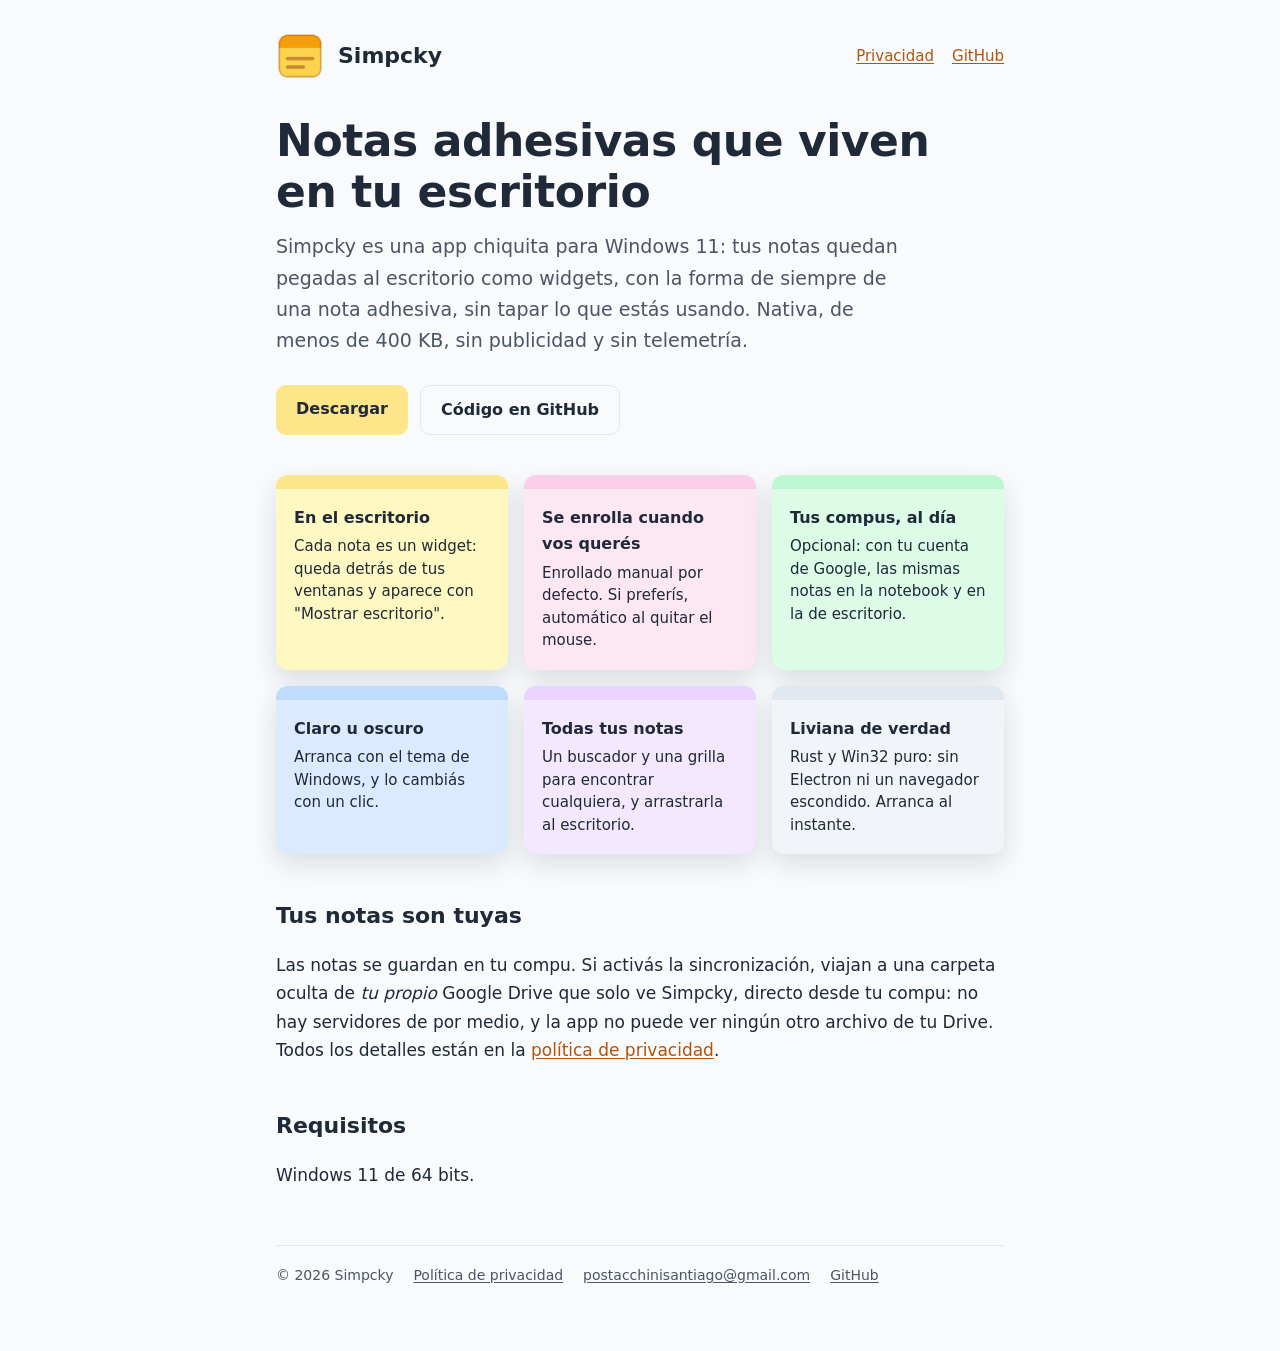
==== docs/index.html @ 76641bfc "Sincronización opcional con Google Drive y sitio para GitHub Pages - Notas con identidad global (uid" ====
<!doctype html>
<html lang="es">
<head>
<meta charset="utf-8">
<meta name="viewport" content="width=device-width, initial-scale=1">
<title>Simpcky — notas adhesivas para el escritorio de Windows</title>
<meta name="description" content="Notas adhesivas ultraligeras que viven en el escritorio de Windows 11, con sincronización opcional entre compus a través de tu Google Drive.">
<link rel="icon" type="image/png" href="assets/favicon.png">
<link rel="stylesheet" href="assets/estilo.css">
</head>
<body>
<div class="wrap">

  <header class="site">
    <img src="assets/icono.png" alt="" width="48" height="48">
    <a class="brand" href="./">Simpcky</a>
    <nav>
      <a href="privacidad.html">Privacidad</a>
      <a data-gh="" href="https://github.com/">GitHub</a>
    </nav>
  </header>

  <main>
    <h1>Notas adhesivas que viven en tu escritorio</h1>
    <p class="lead">
      Simpcky es una app chiquita para Windows 11: tus notas quedan pegadas
      al escritorio como widgets, con la forma de siempre de una nota
      adhesiva, sin tapar lo que estás usando. Nativa, de menos de 400&nbsp;KB,
      sin publicidad y sin telemetría.
    </p>

    <div class="actions">
      <a class="button" data-gh="/releases/latest" href="https://github.com/">Descargar</a>
      <a class="button secondary" data-gh="" href="https://github.com/">Código en GitHub</a>
    </div>

    <div class="grid">
      <div class="note"><div class="bar"></div><div class="body">
        <h3>En el escritorio</h3>
        <p>Cada nota es un widget: queda detrás de tus ventanas y aparece con "Mostrar escritorio".</p>
      </div></div>
      <div class="note pink"><div class="bar"></div><div class="body">
        <h3>Se enrolla cuando vos querés</h3>
        <p>Enrollado manual por defecto. Si preferís, automático al quitar el mouse.</p>
      </div></div>
      <div class="note green"><div class="bar"></div><div class="body">
        <h3>Tus compus, al día</h3>
        <p>Opcional: con tu cuenta de Google, las mismas notas en la notebook y en la de escritorio.</p>
      </div></div>
      <div class="note blue"><div class="bar"></div><div class="body">
        <h3>Claro u oscuro</h3>
        <p>Arranca con el tema de Windows, y lo cambiás con un clic.</p>
      </div></div>
      <div class="note violet"><div class="bar"></div><div class="body">
        <h3>Todas tus notas</h3>
        <p>Un buscador y una grilla para encontrar cualquiera, y arrastrarla al escritorio.</p>
      </div></div>
      <div class="note slate"><div class="bar"></div><div class="body">
        <h3>Liviana de verdad</h3>
        <p>Rust y Win32 puro: sin Electron ni un navegador escondido. Arranca al instante.</p>
      </div></div>
    </div>

    <h2>Tus notas son tuyas</h2>
    <p>
      Las notas se guardan en tu compu. Si activás la sincronización, viajan
      a una carpeta oculta de <em>tu propio</em> Google Drive que solo ve
      Simpcky, directo desde tu compu: no hay servidores de por medio, y la
      app no puede ver ningún otro archivo de tu Drive.
      Todos los detalles están en la <a href="privacidad.html">política de privacidad</a>.
    </p>

    <h2>Requisitos</h2>
    <p>Windows 11 de 64 bits.</p>
  </main>

  <footer class="site">
    <span>© 2026 Simpcky</span>
    <a href="privacidad.html">Política de privacidad</a>
    <a href="mailto:postacchinisantiago@gmail.com">postacchinisantiago@gmail.com</a>
    <a data-gh="" href="https://github.com/">GitHub</a>
  </footer>

</div>
<script>
  // En GitHub Pages la dirección es USUARIO.github.io/simpcky/: de ahí
  // salen los enlaces al repositorio, sin escribir el usuario a mano.
  (function () {
    var m = /^([^.]+)\.github\.io$/.exec(location.hostname);
    if (!m) return;
    var repo = 'https://github.com/' + m[1] + '/' + (location.pathname.split('/')[1] || 'simpcky');
    document.querySelectorAll('[data-gh]').forEach(function (a) {
      a.href = repo + a.getAttribute('data-gh');
    });
  })();
</script>
</body>
</html>
---- docs/assets/estilo.css ----
/* Sitio de Simpcky (GitHub Pages). Misma paleta que las notas. */

:root {
  color-scheme: light dark;
  --bg: #f8fafc;
  --text: #1f2937;
  --muted: #4b5563;
  --line: #e5e7eb;
  --link: #b45309;
  --card: #ffffff;
  /* paleta de las notas: encabezado / cuerpo */
  --y-h: #fde68a; --y-b: #fef9c3;
  --p-h: #fbcfe8; --p-b: #fce7f3;
  --g-h: #bbf7d0; --g-b: #dcfce7;
  --b-h: #bfdbfe; --b-b: #dbeafe;
  --v-h: #e9d5ff; --v-b: #f3e8ff;
  --s-h: #e2e8f0; --s-b: #f1f5f9;
  --note-text: #1f2937;
}

@media (prefers-color-scheme: dark) {
  :root {
    --bg: #1f2023;
    --text: #e5e7eb;
    --muted: #9ca3af;
    --line: #2c2e33;
    --link: #fcd34d;
    --card: #26282c;
    --y-h: #6b5514; --y-b: #2a2515;
    --p-h: #74284f; --p-b: #2b1822;
    --g-h: #1d5e3e; --g-b: #15261c;
    --b-h: #234a80; --b-b: #151f30;
    --v-h: #52307f; --v-b: #201830;
    --s-h: #3e4652; --s-b: #1e2227;
    --note-text: #e5e7eb;
  }
}

* { box-sizing: border-box; }

body {
  margin: 0;
  background: var(--bg);
  color: var(--text);
  font: 17px/1.65 "Segoe UI Variable", "Segoe UI", system-ui, -apple-system, sans-serif;
}

.wrap { max-width: 760px; margin: 0 auto; padding: 32px 16px 64px; }

a { color: var(--link); text-underline-offset: 2px; }

header.site {
  display: flex;
  align-items: center;
  gap: 14px;
  margin-bottom: 36px;
}
header.site img { width: 48px; height: 48px; }
header.site a.brand { color: var(--text); text-decoration: none; font-size: 22px; font-weight: 700; }
header.site nav { margin-left: auto; display: flex; gap: 18px; font-size: 15px; }

h1 { font-size: clamp(30px, 6vw, 44px); line-height: 1.15; margin: 0 0 14px; letter-spacing: -0.01em; }
h2 { font-size: 22px; margin: 44px 0 10px; }
h3 { font-size: 18px; margin: 28px 0 6px; }
p, li { color: var(--text); }
.lead { font-size: 19px; color: var(--muted); margin: 0 0 28px; max-width: 34em; }

/* Una nota adhesiva: franja de encabezado + cuerpo */
.note {
  border-radius: 12px;
  overflow: hidden;
  color: var(--note-text);
  background: var(--y-b);
  box-shadow: 0 10px 26px rgba(15, 23, 42, 0.12);
}
.note > .bar { height: 14px; background: var(--y-h); }
.note > .body { padding: 16px 18px 18px; }
.note h3 { margin: 0 0 4px; font-size: 16px; }
.note p { margin: 0; font-size: 15px; line-height: 1.5; color: inherit; }

.note.pink { background: var(--p-b); } .note.pink > .bar { background: var(--p-h); }
.note.green { background: var(--g-b); } .note.green > .bar { background: var(--g-h); }
.note.blue { background: var(--b-b); } .note.blue > .bar { background: var(--b-h); }
.note.violet { background: var(--v-b); } .note.violet > .bar { background: var(--v-h); }
.note.slate { background: var(--s-b); } .note.slate > .bar { background: var(--s-h); }

.grid {
  display: grid;
  grid-template-columns: repeat(auto-fill, minmax(220px, 1fr));
  gap: 16px;
  margin: 8px 0 12px;
}

.actions { display: flex; flex-wrap: wrap; gap: 12px; margin: 0 0 40px; }
.button {
  display: inline-block;
  padding: 11px 20px;
  border-radius: 10px;
  font-weight: 600;
  font-size: 16px;
  text-decoration: none;
  background: var(--y-h);
  color: var(--note-text);
}
.button.secondary { background: transparent; color: var(--text); border: 1px solid var(--line); }

table { width: 100%; border-collapse: collapse; margin: 12px 0 8px; font-size: 15px; }
th, td { text-align: left; vertical-align: top; padding: 10px 12px; border-top: 1px solid var(--line); }
th { font-size: 13px; text-transform: uppercase; letter-spacing: 0.04em; color: var(--muted); border-top: none; }
code { font-family: Consolas, "Cascadia Mono", monospace; font-size: 0.9em; overflow-wrap: anywhere; }

.meta { color: var(--muted); font-size: 15px; }

footer.site {
  margin-top: 56px;
  padding-top: 18px;
  border-top: 1px solid var(--line);
  font-size: 14px;
  color: var(--muted);
  display: flex;
  flex-wrap: wrap;
  gap: 8px 20px;
}
footer.site a { color: var(--muted); }

@media (max-width: 520px) {
  header.site { flex-wrap: wrap; }
  header.site nav { margin-left: 0; width: 100%; }
}
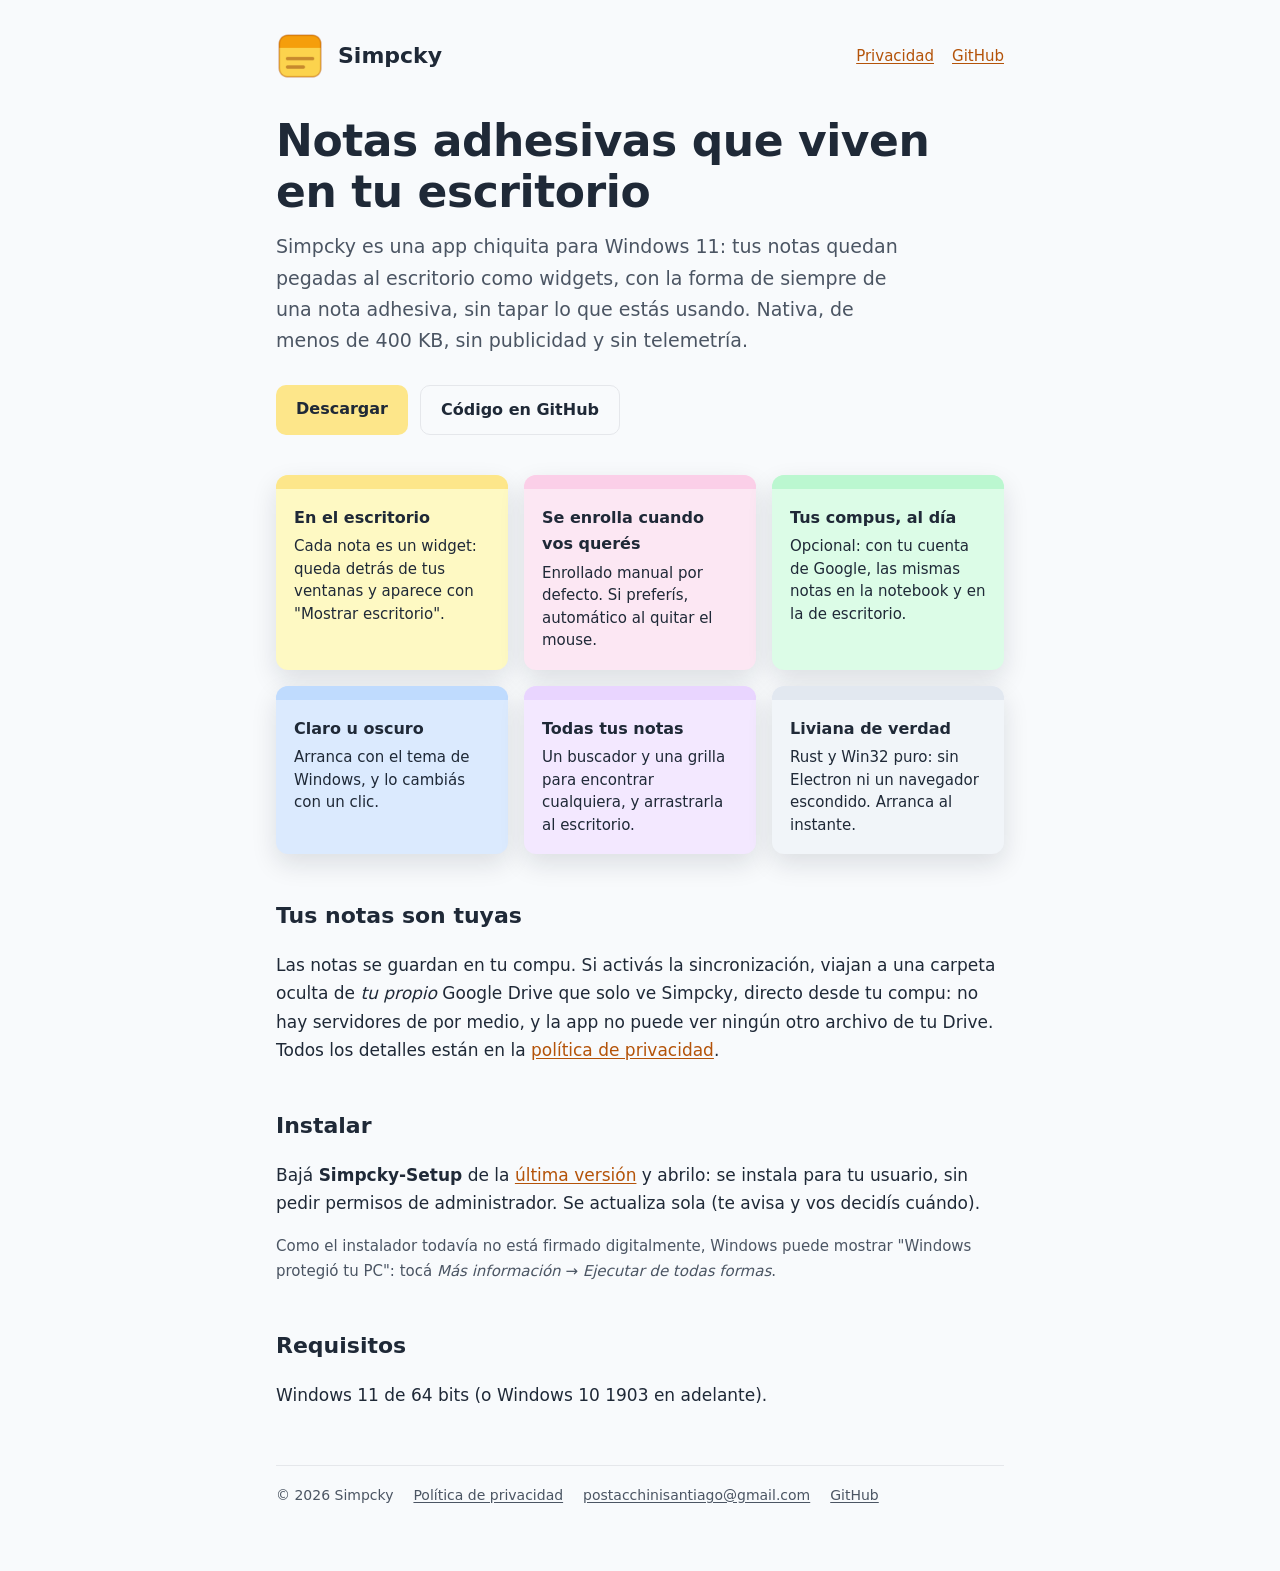
==== commit 1ade5c66: "v0.3.0: instalador, actualizaciones desde GitHub y pantalla de bienvenida - Instalador con Inno Setu" ====
--- a/docs/index.html
+++ b/docs/index.html
@@ -70,8 +70,21 @@
       Todos los detalles están en la <a href="privacidad.html">política de privacidad</a>.
     </p>
 
+    <h2>Instalar</h2>
+    <p>
+      Bajá <strong>Simpcky-Setup</strong> de la
+      <a data-gh="/releases/latest" href="https://github.com/">última versión</a>
+      y abrilo: se instala para tu usuario, sin pedir permisos de
+      administrador. Se actualiza sola (te avisa y vos decidís cuándo).
+    </p>
+    <p class="meta">
+      Como el instalador todavía no está firmado digitalmente, Windows puede
+      mostrar "Windows protegió tu PC": tocá <em>Más información</em> →
+      <em>Ejecutar de todas formas</em>.
+    </p>
+
     <h2>Requisitos</h2>
-    <p>Windows 11 de 64 bits.</p>
+    <p>Windows 11 de 64 bits (o Windows 10 1903 en adelante).</p>
   </main>
 
   <footer class="site">
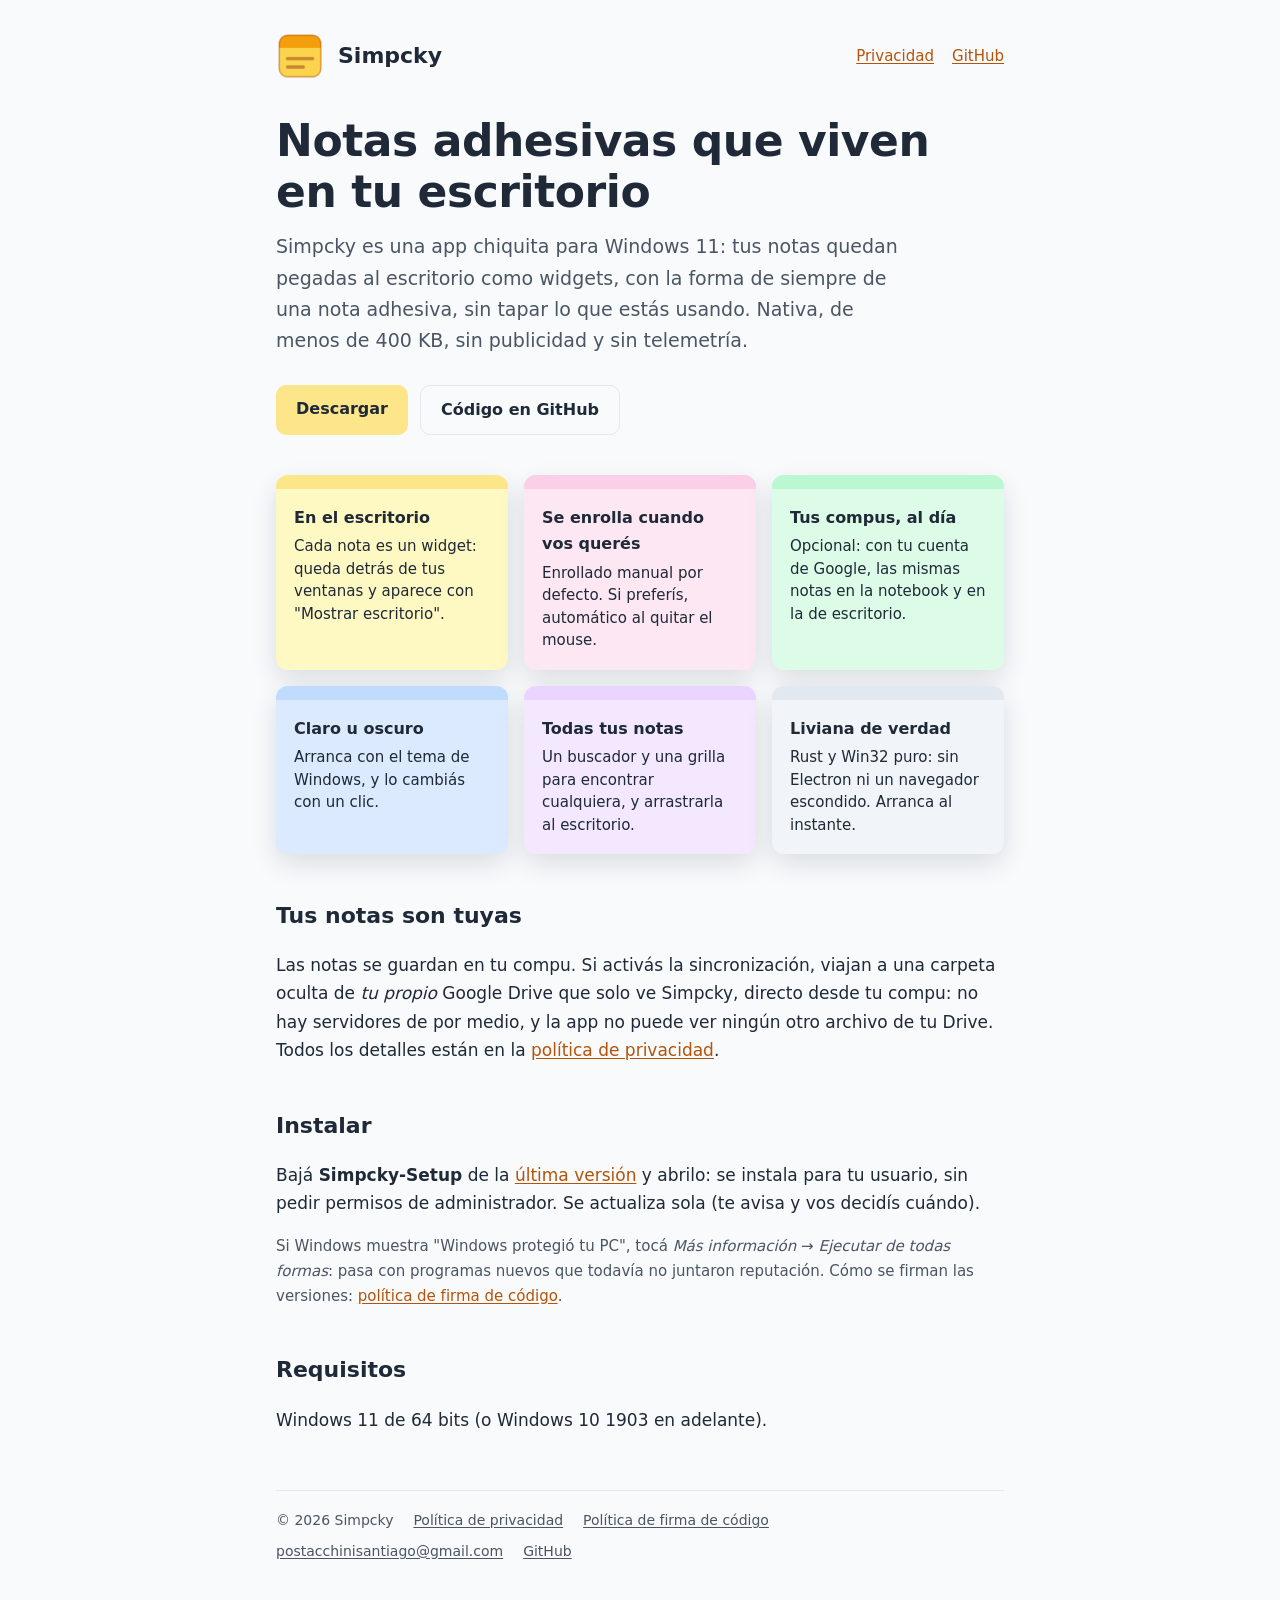
==== commit 21e4b2a5: "Preparar la firma con SignPath Foundation y hacer opcional la búsqueda de actualizaciones - Workflow" ====
--- a/docs/index.html
+++ b/docs/index.html
@@ -78,9 +78,10 @@
       administrador. Se actualiza sola (te avisa y vos decidís cuándo).
     </p>
     <p class="meta">
-      Como el instalador todavía no está firmado digitalmente, Windows puede
-      mostrar "Windows protegió tu PC": tocá <em>Más información</em> →
-      <em>Ejecutar de todas formas</em>.
+      Si Windows muestra "Windows protegió tu PC", tocá <em>Más información</em> →
+      <em>Ejecutar de todas formas</em>: pasa con programas nuevos que todavía
+      no juntaron reputación. Cómo se firman las versiones:
+      <a href="firma.html">política de firma de código</a>.
     </p>
 
     <h2>Requisitos</h2>
@@ -90,6 +91,7 @@
   <footer class="site">
     <span>© 2026 Simpcky</span>
     <a href="privacidad.html">Política de privacidad</a>
+    <a href="firma.html">Política de firma de código</a>
     <a href="mailto:postacchinisantiago@gmail.com">postacchinisantiago@gmail.com</a>
     <a data-gh="" href="https://github.com/">GitHub</a>
   </footer>
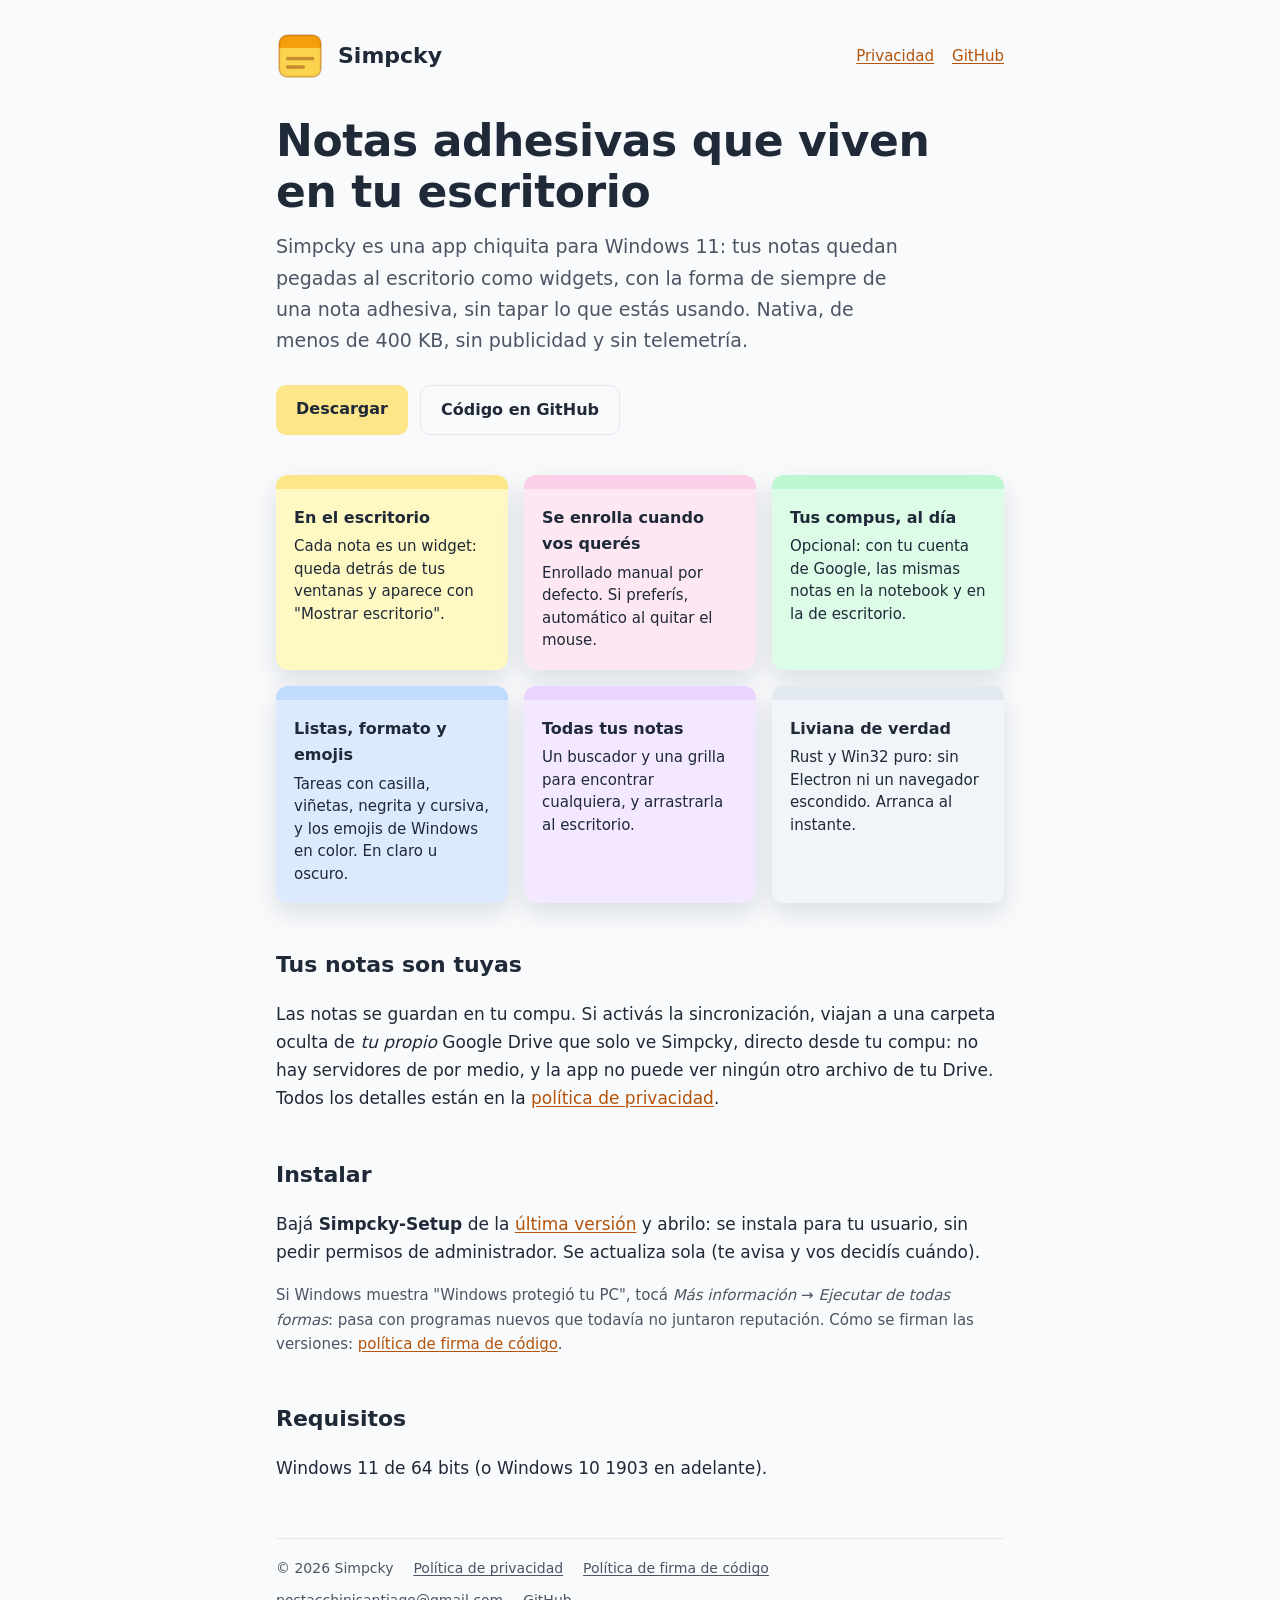
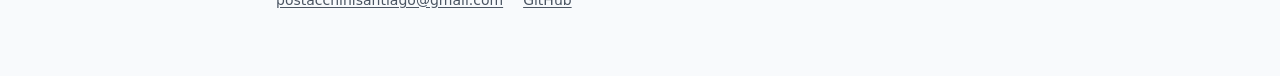
==== commit c88f5033: "v0.4.0: esquinas redondeadas en el escritorio, notas de la versión y documentación - Notas ancladas " ====
--- a/docs/index.html
+++ b/docs/index.html
@@ -48,8 +48,8 @@
         <p>Opcional: con tu cuenta de Google, las mismas notas en la notebook y en la de escritorio.</p>
       </div></div>
       <div class="note blue"><div class="bar"></div><div class="body">
-        <h3>Claro u oscuro</h3>
-        <p>Arranca con el tema de Windows, y lo cambiás con un clic.</p>
+        <h3>Listas, formato y emojis</h3>
+        <p>Tareas con casilla, viñetas, negrita y cursiva, y los emojis de Windows en color. En claro u oscuro.</p>
       </div></div>
       <div class="note violet"><div class="bar"></div><div class="body">
         <h3>Todas tus notas</h3>
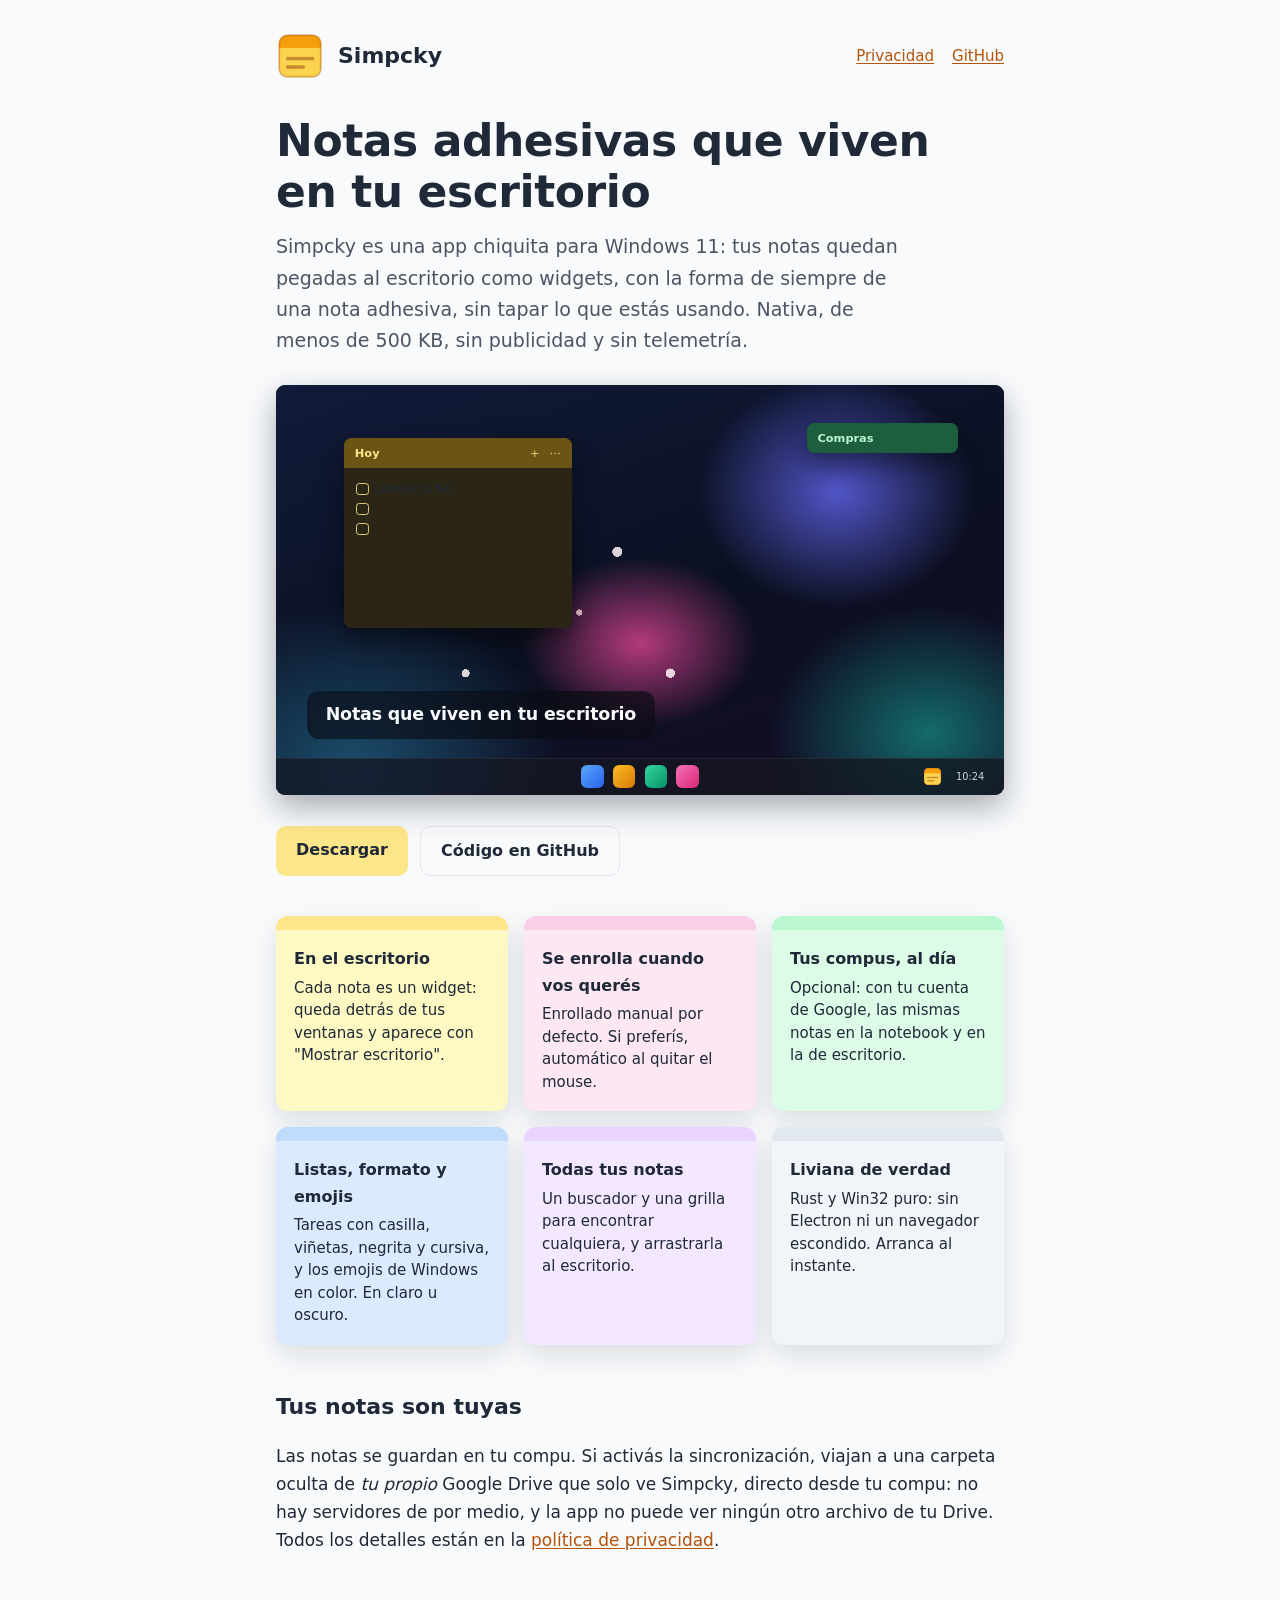
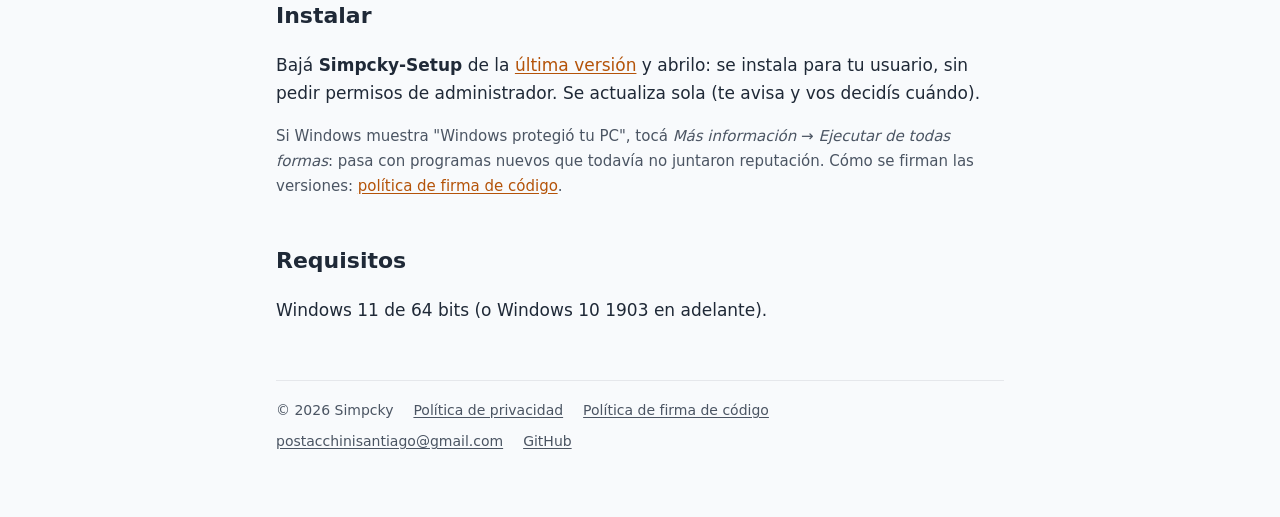
==== commit 3d245b36: "Página: tráiler de 15 segundos Animación en HTML/CSS/JS (sin video) arriba de todo: la nota y su lis" ====
--- a/docs/index.html
+++ b/docs/index.html
@@ -7,6 +7,7 @@
 <meta name="description" content="Notas adhesivas ultraligeras que viven en el escritorio de Windows 11, con sincronización opcional entre compus a través de tu Google Drive.">
 <link rel="icon" type="image/png" href="assets/favicon.png">
 <link rel="stylesheet" href="assets/estilo.css">
+<link rel="stylesheet" href="assets/trailer.css">
 </head>
 <body>
 <div class="wrap">
@@ -25,9 +26,73 @@
     <p class="lead">
       Simpcky es una app chiquita para Windows 11: tus notas quedan pegadas
       al escritorio como widgets, con la forma de siempre de una nota
-      adhesiva, sin tapar lo que estás usando. Nativa, de menos de 400&nbsp;KB,
+      adhesiva, sin tapar lo que estás usando. Nativa, de menos de 500&nbsp;KB,
       sin publicidad y sin telemetría.
     </p>
+
+    <figure class="trailer" role="img" aria-label="Tráiler de Simpcky, 15 segundos: una nota en el escritorio con una lista de tareas, formato y emojis; las notas se vuelven translúcidas, se enrollan solas y la que se abre pasa adelante; con Ctrl+Alt+N una nota aparece encima de otra aplicación.">
+      <div class="stage" aria-hidden="true">
+        <div class="wall"></div>
+
+        <div class="n grn" id="t-n3"><div class="bar"><span>Compras</span></div></div>
+
+        <div class="n" id="t-n1">
+          <div class="bar"><span data-type="0.75 0.3">Hoy</span><span class="btns"><span>+</span><span>⋯</span></span></div>
+          <div class="body">
+            <p class="row r1"><i class="cb"></i><span class="txt" data-type="1.05 0.55">Llamar a Ana</span></p>
+            <p class="row r2"><i class="cb"></i><span data-type="1.65 0.4">Pagar la </span><span class="w-luz" data-type="2.05 0.2">luz</span></p>
+            <p class="row r3"><i class="cb"></i><span data-type="2.3 0.55">Comprar café</span><span class="emo">☕</span></p>
+            <p class="row later"><span class="dot">•</span><span data-type="5.3 0.5">Turno con el dentista</span></p>
+          </div>
+        </div>
+
+        <div class="n vio" id="t-n2">
+          <div class="bar"><span>Ideas</span><span class="btns"><span>+</span><span>⋯</span></span></div>
+          <div class="body">
+            <p class="row"><span class="dot">•</span><span data-type="6.7 0.6">Tráiler de 15 segundos</span></p>
+            <p class="row"><span class="dot">•</span><span data-type="7.3 0.5">Mostrar el vidrio ✨</span></p>
+          </div>
+        </div>
+
+        <div class="appwin">
+          <div class="top"><i></i><i></i><i></i><span>Correo — Bandeja de entrada</span></div>
+          <div class="side"><b></b><b></b><b></b><b></b><b></b></div>
+          <div class="main"><b></b><b></b><b></b><b></b><b></b><b></b><b></b></div>
+        </div>
+
+        <div class="fmt"><b>B</b><b>I</b><b>U</b><b>S</b></div>
+
+        <div class="keys"><kbd>Ctrl</kbd><span>+</span><kbd>Alt</kbd><span>+</span><kbd>N</kbd></div>
+        <div class="picker">
+          <div class="q"><i class="lupa"></i><span class="typed" data-type="11.4 0.25">id</span></div>
+          <div class="list">
+            <div class="pr sel"><i style="background:#6b5514"></i><div><strong>Hoy</strong><small>Llamar a Ana · Pagar la luz</small></div></div>
+            <div class="pr pr-ideas"><i style="background:#52307f"></i><div><strong>Ideas</strong><small>Tráiler de 15 segundos</small></div></div>
+            <div class="pr"><i style="background:#1d5e3e"></i><div><strong>Compras</strong><small>Pan · Leche · Café</small></div></div>
+          </div>
+        </div>
+
+        <div class="taskbar"><i></i><i></i><i></i><i></i><div class="tray"><img src="assets/icono.png" alt=""><span>10:24</span></div></div>
+
+        <div class="cap k1">Notas que viven en tu escritorio</div>
+        <div class="cap k2">Listas, formato y emojis</div>
+        <div class="cap k3">Translúcidas<small>con el mod Translucent Windows de Windhawk</small></div>
+        <div class="cap k4">Se enrollan solas<small>y la que abrís pasa adelante</small></div>
+        <div class="cap k5">Ctrl + Alt + N<small>cualquier nota, al frente</small></div>
+
+        <div class="ripple r1"></div>
+        <div class="cur"><svg viewBox="0 0 24 24"><path d="M3 2l15 11.5-6.6.9 3.9 7.6-2.9 1.4-3.8-7.7L3 20z" fill="#fff" stroke="#111" stroke-width="1.3" stroke-linejoin="round"/></svg></div>
+
+        <div class="outro">
+          <img src="assets/icono.png" alt="">
+          <h3>Simpcky</h3>
+          <p>Notas adhesivas para Windows 11</p>
+          <ul><li>Gratis</li><li>Nativa, menos de 500 KB</li><li>Sin telemetría</li><li>Sincroniza con tu Drive</li></ul>
+        </div>
+        <div class="fade"></div>
+      </div>
+      <button class="toggle" type="button" aria-label="Pausar el tráiler"></button>
+    </figure>
 
     <div class="actions">
       <a class="button" data-gh="/releases/latest" href="https://github.com/">Descargar</a>
@@ -109,5 +174,6 @@
     });
   })();
 </script>
+<script src="assets/trailer.js"></script>
 </body>
 </html>
--- a/docs/assets/trailer.css
+++ b/docs/assets/trailer.css
@@ -0,0 +1,323 @@
+/* Tráiler de 15 s de la página (ver trailer.js). Todo se mide en "em":
+   1em = 1/96 del ancho del cuadro, o sea 10 px en un cuadro de 960 px,
+   así se escala entero con el ancho de la página. Siempre oscuro: es un
+   escritorio de Windows. */
+
+.trailer {
+  margin: 0 0 32px;
+  position: relative;
+  container-type: inline-size;
+}
+
+.trailer .stage {
+  position: relative;
+  aspect-ratio: 16 / 9;
+  overflow: hidden;
+  border-radius: 1.2em;
+  font-size: 7.9px; /* sin unidades de contenedor */
+  font-size: calc(100cqw / 96);
+  font-family: "Segoe UI Variable", "Segoe UI", system-ui, sans-serif;
+  color: #e5e7eb;
+  background: #0b1020;
+  box-shadow: 0 1.6em 4em rgba(15, 23, 42, 0.35);
+  isolation: isolate;
+  user-select: none;
+}
+
+.trailer .stage * { box-sizing: border-box; }
+
+/* Mientras se reinicia la vuelta: sin transiciones ni animaciones. */
+.trailer .stage.reset *,
+.trailer .stage.still * { transition: none !important; animation: none !important; }
+
+/* ---------- Fondo de pantalla ---------- */
+.trailer .wall {
+  position: absolute; inset: 0; z-index: 0;
+  background:
+    radial-gradient(18em 18em at 24em 20em, rgba(255, 128, 92, 0.95), transparent 70%),
+    radial-gradient(22em 16em at 48em 34em, rgba(236, 72, 153, 0.75), transparent 70%),
+    radial-gradient(26em 22em at 74em 14em, rgba(99, 102, 241, 0.8), transparent 70%),
+    radial-gradient(30em 24em at 86em 46em, rgba(20, 184, 166, 0.55), transparent 70%),
+    radial-gradient(40em 30em at 10em 50em, rgba(56, 189, 248, 0.35), transparent 70%),
+    linear-gradient(160deg, #111a3a, #0b1020 55%, #150b26);
+}
+.trailer .wall::after { /* flores sueltas: algo que se vea a través del vidrio */
+  content: ""; position: absolute; inset: 0;
+  background:
+    radial-gradient(1.4em 1.4em at 30em 12em, #fff5f7 40%, transparent 42%),
+    radial-gradient(1.1em 1.1em at 34em 15em, #ffe4ec 40%, transparent 42%),
+    radial-gradient(1.6em 1.6em at 45em 22em, #fff5f7 40%, transparent 42%),
+    radial-gradient(1.2em 1.2em at 18em 30em, #ffe4ec 40%, transparent 42%),
+    radial-gradient(1.5em 1.5em at 52em 38em, #fff5f7 40%, transparent 42%),
+    radial-gradient(1.0em 1.0em at 40em 30em, #ffd6e2 40%, transparent 42%),
+    radial-gradient(1.3em 1.3em at 25em 38em, #fff5f7 40%, transparent 42%);
+  opacity: 0.85;
+}
+
+/* ---------- Barra de tareas ---------- */
+.trailer .taskbar {
+  position: absolute; left: 0; right: 0; bottom: 0; height: 4.8em; z-index: 36;
+  background: rgba(22, 24, 34, 0.78);
+  backdrop-filter: blur(2em) saturate(1.4);
+  -webkit-backdrop-filter: blur(2em) saturate(1.4);
+  border-top: 0.1em solid rgba(255, 255, 255, 0.06);
+  display: flex; align-items: center; justify-content: center; gap: 1.2em;
+}
+.trailer .taskbar i { width: 3em; height: 3em; border-radius: 0.8em; background: rgba(255, 255, 255, 0.14); }
+.trailer .taskbar i:nth-child(1) { background: linear-gradient(135deg, #60a5fa, #2563eb); }
+.trailer .taskbar i:nth-child(2) { background: linear-gradient(135deg, #fbbf24, #d97706); }
+.trailer .taskbar i:nth-child(3) { background: linear-gradient(135deg, #34d399, #059669); }
+.trailer .taskbar i:nth-child(4) { background: linear-gradient(135deg, #f472b6, #db2777); }
+.trailer .tray {
+  position: absolute; right: 2em; top: 0; bottom: 0;
+  display: flex; align-items: center; gap: 1.4em; font-size: 1.3em; color: #cbd5e1;
+}
+.trailer .tray img { width: 1.9em; height: 1.9em; }
+
+/* ---------- Notas ---------- */
+.trailer .n {
+  position: absolute; z-index: 11;
+  border-radius: 1em;
+  overflow: hidden;
+  font-size: 1em;
+  --h: #6b5514; --b: #2a2515; --ink: #fde68a;
+  --hg: rgba(107, 85, 20, 0.62); --bg: rgba(42, 37, 21, 0.4);
+  background: var(--b);
+  color: var(--ink);
+  box-shadow: 0 1.4em 3.4em rgba(0, 0, 0, 0.45);
+  opacity: 0; transform: scale(0.85) translateY(1.2em);
+  transition: opacity 0.45s ease, transform 0.5s cubic-bezier(.2, .9, .3, 1.25), height 0.45s cubic-bezier(.4, 0, .2, 1), background-color 0.8s ease, box-shadow 0.5s ease;
+}
+.trailer .n.vio { --h: #52307f; --b: #201830; --ink: #e9d5ff; --hg: rgba(82, 48, 127, 0.62); --bg: rgba(32, 24, 48, 0.4); }
+.trailer .n.grn { --h: #1d5e3e; --b: #15261c; --ink: #bbf7d0; --hg: rgba(29, 94, 62, 0.62); --bg: rgba(21, 38, 28, 0.4); }
+.trailer .n .bar { /* 40 px de alto, letra de 15 px: medidas en ese tamaño */
+  height: 2.67em; padding: 0 0.93em; background: var(--h);
+  display: flex; align-items: center;
+  font-weight: 600; font-size: 1.5em;
+  transition: background-color 0.8s ease;
+}
+.trailer .n .btns { margin-left: auto; display: flex; gap: 0.9em; opacity: 0.85; font-weight: 400; }
+.trailer .n .body { padding: 0.8em 0.95em; font-size: 1.7em; line-height: 1.55; }
+.trailer .n .row { margin: 0; display: flex; align-items: center; gap: 0.5em; min-height: 1.55em; white-space: nowrap; }
+.trailer .n .cb {
+  flex: none; width: 0.95em; height: 0.95em; border-radius: 0.25em;
+  border: 0.1em solid var(--ink); opacity: 0.85; position: relative;
+  transition: background-color 0.25s ease;
+}
+.trailer .n .cb::after {
+  content: ""; position: absolute; left: 0.28em; top: 0.08em; width: 0.28em; height: 0.52em;
+  border: solid var(--b); border-width: 0 0.12em 0.12em 0; transform: rotate(45deg) scale(0);
+  transition: transform 0.25s cubic-bezier(.2, .9, .3, 1.4);
+}
+.trailer .n .dot { flex: none; width: 0.95em; text-align: center; }
+.trailer .n .row.later { opacity: 0; transition: opacity 0.3s ease; }
+
+/* Enrollada: solo la barra. */
+#t-n1 { left: 9em; top: 7em; width: 30em; height: 25em; }
+#t-n2 { left: 36em; top: 13em; width: 28em; height: 21em; z-index: 12; }
+#t-n3 { left: 70em; top: 5em; width: 20em; height: 4em; }
+
+/* ---------- Ventana de una aplicación (escena del atajo) ---------- */
+.trailer .appwin {
+  position: absolute; left: 7em; right: 7em; top: 4.5em; bottom: 7em; z-index: 30;
+  border-radius: 1em; overflow: hidden;
+  background: #f3f4f6; color: #1f2937;
+  box-shadow: 0 2em 5em rgba(0, 0, 0, 0.5);
+  transform: translateY(135%);
+  transition: transform 0.55s cubic-bezier(.2, .8, .2, 1);
+  display: grid; grid-template-rows: 3.6em 1fr; grid-template-columns: 18em 1fr;
+}
+.trailer .appwin .top { grid-column: 1 / 3; background: #e5e7eb; display: flex; align-items: center; gap: 0.8em; padding: 0 1.6em; }
+.trailer .appwin .top i { width: 1.1em; height: 1.1em; border-radius: 50%; background: #cbd5e1; }
+.trailer .appwin .top span { margin-left: 1.2em; font-size: 1.4em; color: #6b7280; }
+.trailer .appwin .side { background: #eef2f7; padding: 2em 1.6em; display: grid; gap: 1.2em; align-content: start; }
+.trailer .appwin .side b, .trailer .appwin .main b { display: block; height: 1.2em; border-radius: 0.6em; background: #d1d5db; }
+.trailer .appwin .side b:nth-child(1) { background: #93c5fd; width: 70%; }
+.trailer .appwin .main { padding: 2.4em; display: grid; gap: 1.4em; align-content: start; }
+.trailer .appwin .main b:nth-child(1) { height: 2em; width: 55%; background: #9ca3af; }
+.trailer .appwin .main b:nth-child(odd) { width: 92%; }
+.trailer .appwin .main b:nth-child(even) { width: 78%; }
+
+/* ---------- Teclas y selector de notas ---------- */
+.trailer .keys {
+  position: absolute; left: 0; right: 0; top: 3.2em; z-index: 55; /* en em de su letra (2.2) */
+  display: flex; justify-content: center; align-items: center; gap: 1em;
+  font-size: 2.2em; font-weight: 600; color: #f8fafc;
+  opacity: 0; transform: translateY(-0.6em);
+  transition: opacity 0.3s ease, transform 0.3s ease;
+}
+.trailer .keys kbd {
+  font: inherit; padding: 0.35em 0.7em; border-radius: 0.45em;
+  background: #1f2937; border: 0.06em solid #475569; box-shadow: 0 0.18em 0 #0f172a;
+}
+.trailer .keys span { opacity: 0.7; }
+
+.trailer .picker {
+  position: absolute; left: 30em; top: 13em; width: 36em; z-index: 50;
+  border-radius: 1.2em; background: #1f2023; box-shadow: 0 2em 5em rgba(0, 0, 0, 0.55);
+  border: 0.1em solid #33363d;
+  overflow: hidden;
+  opacity: 0; transform: scale(0.94);
+  transition: opacity 0.25s ease, transform 0.3s cubic-bezier(.2, .9, .3, 1.2);
+}
+.trailer .picker .q {
+  height: 4.6em; display: flex; align-items: center; gap: 1em; padding: 0 1.6em;
+  border-bottom: 0.1em solid #33363d; font-size: 1em;
+}
+.trailer .picker .q .lupa { width: 1.6em; height: 1.6em; border-radius: 50%; border: 0.2em solid #9ca3af; position: relative; flex: none; }
+.trailer .picker .q .lupa::after { content: ""; position: absolute; width: 0.7em; height: 0.2em; background: #9ca3af; right: -0.6em; bottom: -0.35em; transform: rotate(45deg); border-radius: 0.1em; }
+.trailer .picker .q span { font-size: 1.6em; color: #9ca3af; }
+.trailer .picker .q span.typed { color: #f3f4f6; }
+.trailer .picker .list { padding: 0.8em; }
+.trailer .picker .pr {
+  display: flex; align-items: center; gap: 1.2em; padding: 0 1.2em; height: 4.6em;
+  border-radius: 0.8em; overflow: hidden;
+  transition: height 0.3s ease, opacity 0.25s ease, background-color 0.2s ease;
+}
+.trailer .picker .pr i { width: 1.6em; height: 1.6em; border-radius: 0.45em; flex: none; }
+.trailer .picker .pr div { display: grid; line-height: 1.3; }
+.trailer .picker .pr strong { font-size: 1.45em; color: #f3f4f6; font-weight: 600; }
+.trailer .picker .pr small { font-size: 1.15em; color: #9ca3af; }
+.trailer .picker .pr.sel { background: #33363d; }
+
+/* ---------- Mouse ---------- */
+.trailer .cur {
+  position: absolute; left: 0; top: 0; z-index: 60; width: 2.4em; height: 2.4em;
+  transform: translate(84em, 44em); opacity: 0;
+  transition: transform 0.6s cubic-bezier(.45, 0, .2, 1), opacity 0.3s ease;
+}
+.trailer .cur svg { width: 100%; height: 100%; display: block; filter: drop-shadow(0 0.15em 0.25em rgba(0, 0, 0, 0.5)); }
+.trailer .ripple {
+  position: absolute; z-index: 59; width: 3em; height: 3em; margin: -1.5em 0 0 -1.5em; border-radius: 50%;
+  border: 0.25em solid rgba(255, 255, 255, 0.9); opacity: 0; pointer-events: none;
+}
+
+/* ---------- Leyendas ---------- */
+.trailer .cap {
+  position: absolute; left: 1.75em; bottom: 3.2em; z-index: 45; /* en em de su propia letra (2.3) */
+  padding: 0.55em 1.1em; border-radius: 0.7em;
+  background: rgba(10, 12, 20, 0.62);
+  backdrop-filter: blur(1em); -webkit-backdrop-filter: blur(1em);
+  font-size: 2.3em; font-weight: 600; letter-spacing: -0.01em; color: #f8fafc;
+  opacity: 0; transform: translateY(0.5em);
+  transition: opacity 0.35s ease, transform 0.35s ease;
+}
+.trailer .cap small { display: block; font-size: 0.58em; font-weight: 400; color: #cbd5e1; }
+
+/* ---------- Mini barra de formato ---------- */
+.trailer .fmt {
+  position: absolute; left: 17em; top: 17.8em; z-index: 25;
+  display: flex; gap: 0.3em; padding: 0.4em; border-radius: 0.8em;
+  background: #26282c; border: 0.1em solid #3a3d44; box-shadow: 0 1em 2em rgba(0, 0, 0, 0.4);
+  opacity: 0; transform: translateY(0.6em); transition: opacity 0.2s ease, transform 0.25s ease;
+}
+.trailer .fmt b {
+  width: 2.8em; height: 2.8em; border-radius: 0.5em; display: grid; place-items: center;
+  font-size: 1.4em; color: #e5e7eb; font-weight: 700; transition: background-color 0.2s ease;
+}
+.trailer .fmt b:nth-child(2) { font-style: italic; font-weight: 400; }
+.trailer .fmt b:nth-child(3) { text-decoration: underline; font-weight: 400; }
+.trailer .fmt b:nth-child(4) { text-decoration: line-through; font-weight: 400; }
+
+/* ---------- Cierre ---------- */
+.trailer .outro {
+  position: absolute; inset: 0; z-index: 70;
+  display: grid; place-content: center; justify-items: center; text-align: center; gap: 1.4em;
+  background: radial-gradient(60em 40em at 50% 45%, rgba(40, 32, 70, 0.9), rgba(8, 10, 18, 0.97));
+  opacity: 0; transition: opacity 0.55s ease;
+}
+.trailer .outro img { width: 10em; height: 10em; transform: scale(0.6) rotate(-8deg); opacity: 0; transition: transform 0.6s cubic-bezier(.2, .9, .3, 1.4), opacity 0.4s ease; }
+.trailer .outro h3 { margin: 0; font-size: 6.4em; line-height: 1; letter-spacing: -0.02em; color: #fff; opacity: 0; transform: translateY(0.3em); transition: opacity 0.4s ease 0.15s, transform 0.5s ease 0.15s; }
+.trailer .outro p { margin: 0; font-size: 2.2em; color: #cbd5e1; opacity: 0; transition: opacity 0.4s ease 0.35s; }
+.trailer .outro ul { list-style: none; margin: 0.6em 0 0; padding: 0; display: flex; flex-wrap: wrap; justify-content: center; gap: 0.8em; }
+.trailer .outro li {
+  font-size: 1.6em; padding: 0.35em 0.9em; border-radius: 99em; color: #fde68a;
+  background: rgba(253, 230, 138, 0.12); border: 0.06em solid rgba(253, 230, 138, 0.35);
+  opacity: 0; transform: translateY(0.5em); transition: opacity 0.35s ease, transform 0.35s ease;
+}
+.trailer .fade { position: absolute; inset: 0; z-index: 80; background: #0b1020; opacity: 1; transition: opacity 0.5s ease; pointer-events: none; }
+
+/* ---------- Pausa ---------- */
+.trailer .toggle {
+  position: absolute; right: 12px; top: 12px; z-index: 90;
+  width: 34px; height: 34px; border-radius: 50%; border: 0; cursor: pointer;
+  background: rgba(15, 23, 42, 0.55); color: #fff;
+  display: grid; place-items: center; opacity: 0; transition: opacity 0.2s ease;
+}
+.trailer:hover .toggle, .trailer .toggle:focus-visible { opacity: 1; }
+.trailer .toggle::before { content: ""; width: 10px; height: 12px; border-left: 3px solid #fff; border-right: 3px solid #fff; }
+.trailer.paused .toggle { opacity: 1; }
+.trailer.paused .toggle::before { width: 0; height: 0; border: solid transparent; border-width: 7px 0 7px 12px; border-left-color: #fff; margin-left: 3px; }
+
+/* ================= La línea de tiempo (clases que pone trailer.js) ================= */
+
+.stage.c-open .fade { opacity: 0; }
+.stage.c-end .fade { opacity: 1; }
+
+/* 1. Aparece la nota y se escribe la lista */
+.stage.c-n1 #t-n1, .stage.c-n1 #t-n3 { opacity: 1; transform: none; }
+.stage.c-emo .emo { opacity: 1; transform: none; }
+.trailer .emo { display: inline-block; opacity: 0; transform: scale(0.3); transition: opacity 0.2s ease, transform 0.35s cubic-bezier(.2, .9, .3, 1.6); }
+.stage.cap1:not(.cap2) .k1 { opacity: 1; transform: none; }
+
+/* 2. Tildar, negrita, viñeta */
+.stage.c-cur1 .cur { opacity: 1; transform: translate(11.2em, 13.5em); }
+.stage.c-click1 .ripple.r1 { animation: t-ripple 0.5s ease-out; }
+.trailer .ripple.r1 { left: 11.4em; top: 13.7em; }
+.stage.c-check1 .r1 .cb { background: var(--ink); opacity: 1; }
+.stage.c-check1 .r1 .cb::after { transform: rotate(45deg) scale(1); }
+.stage.c-check1 .r1 .txt { text-decoration: line-through; opacity: 0.5; transition: opacity 0.3s ease; }
+.stage.c-cur2 .cur { transform: translate(21em, 16.6em); }
+.stage.c-sel:not(.c-bold) .w-luz { background: rgba(96, 165, 250, 0.45); border-radius: 0.15em; }
+.stage.c-sel:not(.c-fmtoff) .fmt { opacity: 1; transform: none; }
+.stage.c-bold .fmt b:first-child { background: #3f4350; }
+.stage.c-bold .w-luz { font-weight: 700; }
+.stage.c-bullet .row.later { opacity: 1; }
+.stage.cap2:not(.cap3) .k2 { opacity: 1; transform: none; }
+
+/* 3. Vidrio */
+.stage.c-glass .n {
+  background: var(--bg);
+  backdrop-filter: blur(1.8em) saturate(1.6);
+  -webkit-backdrop-filter: blur(1.8em) saturate(1.6);
+}
+.stage.c-glass .n .bar { background: var(--hg); }
+.stage.c-n2 #t-n2 { opacity: 1; transform: none; }
+.stage.c-cur3 .cur { transform: translate(80em, 42em); }
+.stage.cap3:not(.cap4) .k3 { opacity: 1; transform: none; }
+
+/* 4. Se enrollan; la que se abre pasa adelante */
+.stage.c-roll #t-n1, .stage.c-roll #t-n2 { height: 4em; }
+.stage.c-cur4 .cur { transform: translate(18em, 9.2em); }
+.stage.c-roll.c-open1 #t-n1 { height: 25em; z-index: 13; box-shadow: 0 1.6em 4em rgba(0, 0, 0, 0.55); }
+.stage.cap4:not(.cap5) .k4 { opacity: 1; transform: none; }
+
+/* 5. Ctrl+Alt+N, sobre una aplicación */
+.stage.c-app .appwin { transform: none; }
+.stage.c-app .cur { opacity: 0; }
+.stage.c-keys:not(.c-pick) .keys { opacity: 1; transform: none; }
+.stage.c-keys:not(.c-pick) .keys kbd { animation: t-press 0.35s ease 0.1s; }
+.stage.c-picker:not(.c-pick) .picker { opacity: 1; transform: none; }
+.stage.c-filter .pr:not(.pr-ideas) { height: 0; opacity: 0; }
+.stage.c-filter .pr.pr-ideas { background: #33363d; }
+.stage.c-filter .pr.sel:not(.pr-ideas) { background: transparent; }
+.stage.c-roll.c-pick #t-n2 { height: 21em; z-index: 40; box-shadow: 0 0 0 0.25em rgba(233, 213, 255, 0.55), 0 2em 5em rgba(0, 0, 0, 0.6); }
+.stage.cap5:not(.c-outro) .k5 { opacity: 1; transform: none; }
+
+/* 6. Cierre */
+.stage.c-outro .outro { opacity: 1; }
+.stage.c-outro .outro img { opacity: 1; transform: none; }
+.stage.c-outro .outro h3 { opacity: 1; transform: none; }
+.stage.c-outro .outro p { opacity: 1; }
+.stage.c-chips .outro li { opacity: 1; transform: none; }
+.stage.c-chips .outro li:nth-child(2) { transition-delay: 0.08s; }
+.stage.c-chips .outro li:nth-child(3) { transition-delay: 0.16s; }
+.stage.c-chips .outro li:nth-child(4) { transition-delay: 0.24s; }
+
+@keyframes t-ripple {
+  from { opacity: 0.9; transform: scale(0.4); }
+  to { opacity: 0; transform: scale(1.4); }
+}
+@keyframes t-press {
+  50% { transform: translateY(0.14em); box-shadow: 0 0.04em 0 #0f172a; }
+}
